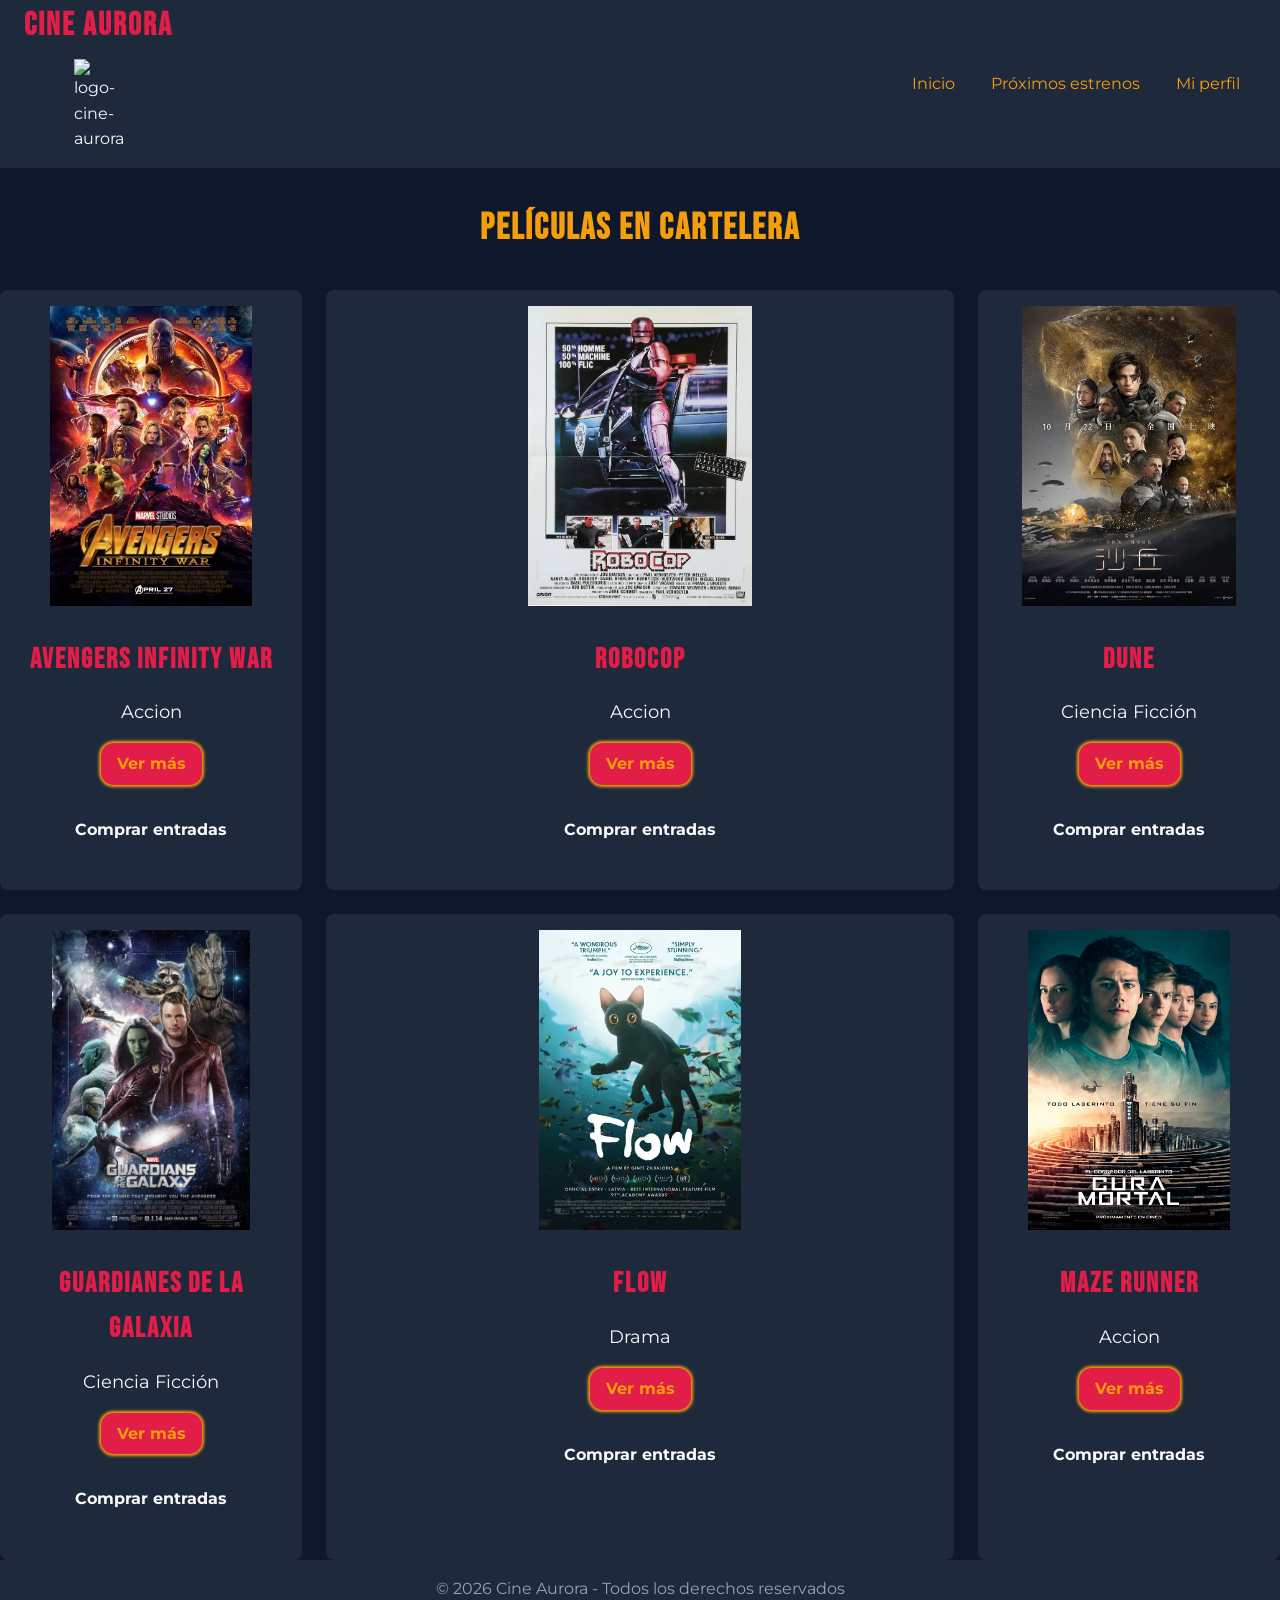
==== index.html @ bd6664f5 "feat: estilado de index para desktop" ====
<!doctype html>
<html lang="es">
    <head>
        <meta charset="UTF-8" />
        <meta name="viewport" content="width=device-width, initial-scale=1.0" />
        <title>Cine Aurora 📽️</title>
        <meta
            name="description"
            content="Cine Aurora - Tu destino para disfrutar del mejor cine en la ciudad. Descubre las últimas películas, compra tus entradas y vive la experiencia cinematográfica al máximo."
        />
        <link rel="icon" href="./assets/favicon/logo-cine.png" />
        <link rel="stylesheet" href="./css/index.css" />
    </head>

    <body>
        <header>
            <div>
                <h1>Cine Aurora</h1>
                <img src="./assets/favicon/logo-cine.png" alt="logo-cine-aurora" />
            </div>
            <div>
                <nav>
                    <a href="#">Inicio</a>
                    <a href="./pages/estrenos.html">Próximos estrenos</a>
                    <a href="./pages/login.html">Mi perfil</a>
                </nav>
            </div>
        </header>

        <main>
            <h2 class="titulo-cartelera">Películas en cartelera</h2>
            <section class="container-cartelera">
                <div class="poster" style="grid-area: pelicula-1">
                    <img src="./assets/img/avengers-poster.webp" alt="Avengers" />
                    <h3 class="titulo-pelicula">Avengers Infinity War</h3>
                    <p>Accion</p>
                    <a href="./pages/detalle.html" class="btn-primario">Ver más</a>
                    <a
                        href="#"
                        onclick="alert('Lo sentimos, en este momento no funciona nuestro sistema')"
                        class="btn-secundario"
                        >Comprar entradas</a
                    >
                </div>

                <div class="poster" style="grid-area: pelicula-2">
                    <img src="./assets/img/robocop-sample.png" alt="RoboCop" />
                    <h3 class="titulo-pelicula">RoboCop</h3>
                    <p>Accion</p>
                    <a href="./pages/detalle.html" class="btn-primario">Ver más</a>
                    <a
                        href="#"
                        onclick="alert('Lo sentimos, en este momento no funciona nuestro sistema')"
                        class="btn-secundario"
                        >Comprar entradas</a
                    >
                </div>

                <div class="poster" style="grid-area: pelicula-3">
                    <img src="./assets/img/dune-poster.jpg" alt="Dune" />
                    <h3 class="titulo-pelicula">Dune</h3>
                    <p>Ciencia Ficción</p>
                    <a href="./pages/detalle.html" class="btn-primario">Ver más</a>
                    <a
                        href="#"
                        onclick="alert('Lo sentimos, en este momento no funciona nuestro sistema')"
                        class="btn-secundario"
                        >Comprar entradas</a
                    >
                </div>

                <div class="poster" style="grid-area: pelicula-4">
                    <img
                        src="./assets/img/guardianes-galaxia-poster.jpg"
                        alt="Guardianes de la Galaxia"
                    />
                    <h3 class="titulo-pelicula">Guardianes de la Galaxia</h3>
                    <p>Ciencia Ficción</p>
                    <a href="./pages/detalle.html" class="btn-primario">Ver más</a>
                    <a
                        href="#"
                        onclick="alert('Lo sentimos, en este momento no funciona nuestro sistema')"
                        class="btn-secundario"
                        >Comprar entradas</a
                    >
                </div>

                <div class="poster" style="grid-area: pelicula-5">
                    <img src="./assets/img/flow-poster.webp" alt="Flow" />
                    <h3 class="titulo-pelicula">Flow</h3>
                    <p>Drama</p>
                    <a href="./pages/detalle.html" class="btn-primario">Ver más</a>
                    <a
                        href="#"
                        onclick="alert('Lo sentimos, en este momento no funciona nuestro sistema')"
                        class="btn-secundario"
                        >Comprar entradas</a
                    >
                </div>

                <div class="poster" style="grid-area: pelicula-6">
                    <img src="./assets/img/maze-runner-poster.jpg" alt="Maze Runner" />
                    <h3 class="titulo-pelicula">Maze Runner</h3>
                    <p>Accion</p>
                    <a href="./pages/detalle.html" class="btn-primario">Ver más</a>
                    <a
                        href="#"
                        onclick="alert('Lo sentimos, en este momento no funciona nuestro sistema')"
                        class="btn-secundario"
                        >Comprar entradas</a
                    >
                </div>
            </section>
        </main>

        <footer>
            <p>&copy; 2026 Cine Aurora - Todos los derechos reservados</p>
        </footer>
    </body>
</html>
---- css/index.css ----
@import url("./style.css");
@import url("./components/poster.css");

* {
    margin: 0;
    padding: 0;
}

.titulo-cartelera {
    text-align: center;
    font-size: 36px;
    margin-top: var(--space-xl);
    margin-bottom: var(--space-xl);
}

.titulo-pelicula {
    font-size: 28px;
}

.poster p {
    font-size: 18px;
}

.container-cartelera {
    display: grid;
    grid-template-columns: 1fr 1fr 1fr 1fr;
    justify-items: center;
    align-items: center;
    gap: var(--space-l);

    grid-template-areas:
        "pelicula-1 pelicula-2 pelicula-2 pelicula-3"
        "pelicula-4 pelicula-5 pelicula-5 pelicula-6";
}

.poster {
    background-color: var(--color-superficie);
    padding: var(--space-m);
    padding-bottom: var(--space-xl);
    border-radius: 8px;
    text-align: center;
    color: var(--color-texto);
    width: 100%;
    height: 100%;

    display: flex;
    flex-direction: column;
    align-items: center;
    gap: var(--space-m);
}

.poster img {
    width: 100%;
    aspect-ratio: 2 / 3;
    object-fit: contain;
    object-position: center;
    border-radius: 4px;
    margin-bottom: var(--space-m);
}

.btn-primario {
    padding: var(--space-s) var(--space-m);
}
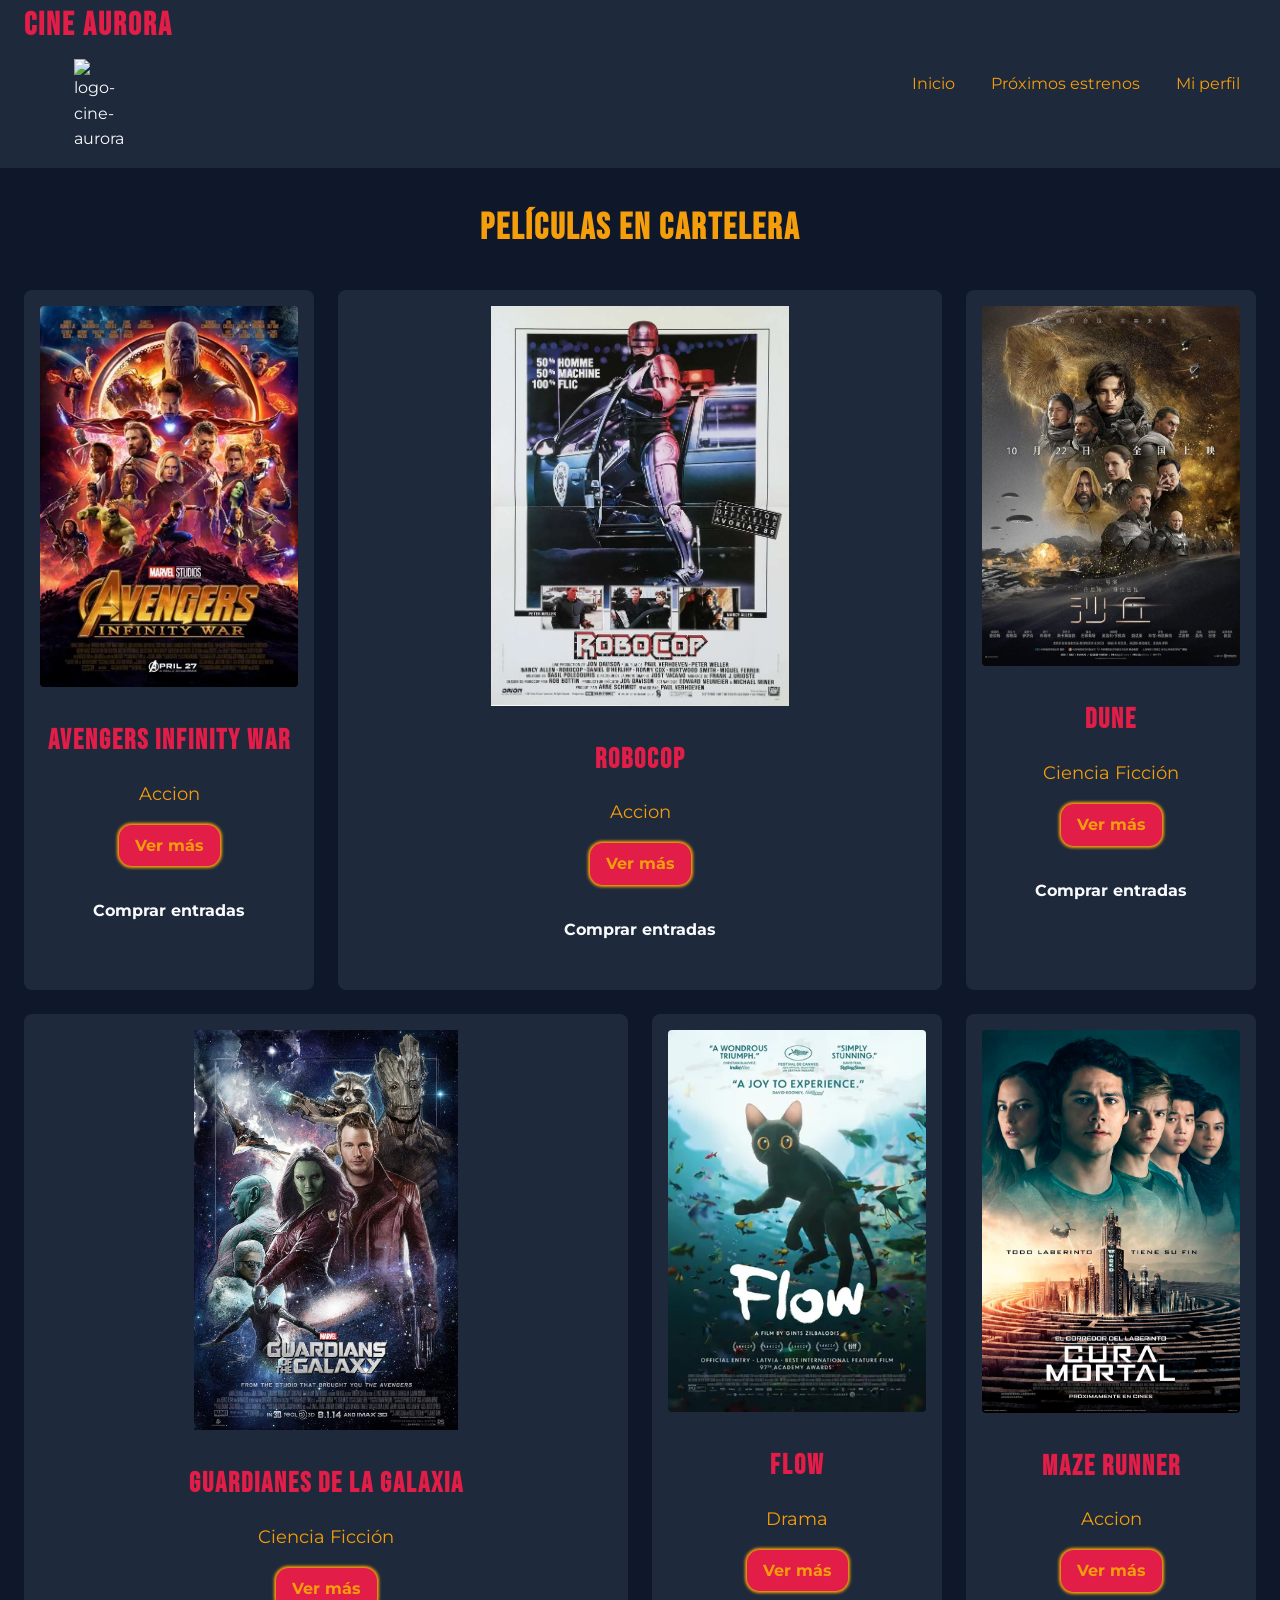
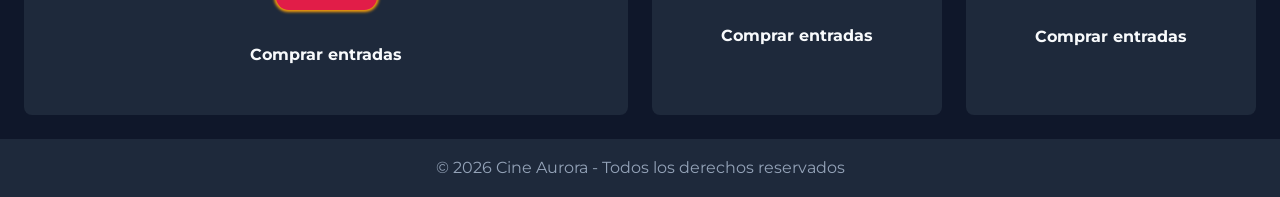
==== commit 8616c684: "fix: se modifico identacion" ====
--- a/index.html
+++ b/index.html
@@ -1,120 +1,117 @@
 <!doctype html>
 <html lang="es">
-    <head>
-        <meta charset="UTF-8" />
-        <meta name="viewport" content="width=device-width, initial-scale=1.0" />
-        <title>Cine Aurora 📽️</title>
-        <meta
-            name="description"
-            content="Cine Aurora - Tu destino para disfrutar del mejor cine en la ciudad. Descubre las últimas películas, compra tus entradas y vive la experiencia cinematográfica al máximo."
-        />
-        <link rel="icon" href="./assets/favicon/logo-cine.png" />
-        <link rel="stylesheet" href="./css/index.css" />
-    </head>
+  <head>
+    <meta charset="UTF-8" />
+    <meta name="viewport" content="width=device-width, initial-scale=1.0" />
+    <title>Cine Aurora 📽️</title>
+    <meta
+      name="description"
+      content="Cine Aurora - Tu destino para disfrutar del mejor cine en la ciudad. Descubre las últimas películas, compra tus entradas y vive la experiencia cinematográfica al máximo."
+    />
+    <link rel="icon" href="./assets/favicon/logo-cine.png" />
+    <link rel="stylesheet" href="./css/index.css" />
+  </head>
 
-    <body>
-        <header>
-            <div>
-                <h1>Cine Aurora</h1>
-                <img src="./assets/favicon/logo-cine.png" alt="logo-cine-aurora" />
-            </div>
-            <div>
-                <nav>
-                    <a href="#">Inicio</a>
-                    <a href="./pages/estrenos.html">Próximos estrenos</a>
-                    <a href="./pages/login.html">Mi perfil</a>
-                </nav>
-            </div>
-        </header>
+  <body>
+    <header>
+      <div>
+        <h1>Cine Aurora</h1>
+        <img src="./assets/favicon/logo-cine.png" alt="logo-cine-aurora" />
+      </div>
+      <div>
+        <nav>
+          <a href="#">Inicio</a>
+          <a href="./pages/estrenos.html">Próximos estrenos</a>
+          <a href="./pages/login.html">Mi perfil</a>
+        </nav>
+      </div>
+    </header>
 
-        <main>
-            <h2 class="titulo-cartelera">Películas en cartelera</h2>
-            <section class="container-cartelera">
-                <div class="poster" style="grid-area: pelicula-1">
-                    <img src="./assets/img/avengers-poster.webp" alt="Avengers" />
-                    <h3 class="titulo-pelicula">Avengers Infinity War</h3>
-                    <p>Accion</p>
-                    <a href="./pages/detalle.html" class="btn-primario">Ver más</a>
-                    <a
-                        href="#"
-                        onclick="alert('Lo sentimos, en este momento no funciona nuestro sistema')"
-                        class="btn-secundario"
-                        >Comprar entradas</a
-                    >
-                </div>
+    <main>
+      <h2 class="titulo-cartelera">Películas en cartelera</h2>
+      <section class="container-cartelera">
+        <div class="poster" style="grid-area: pelicula-1">
+          <img src="./assets/img/avengers-poster.webp" alt="Avengers" />
+          <h3 class="titulo-pelicula">Avengers Infinity War</h3>
+          <p>Accion</p>
+          <a href="./pages/detalle.html" class="btn-primario">Ver más</a>
+          <a
+            href="#"
+            onclick="alert('Lo sentimos, en este momento no funciona nuestro sistema')"
+            class="btn-secundario"
+            >Comprar entradas</a
+          >
+        </div>
 
-                <div class="poster" style="grid-area: pelicula-2">
-                    <img src="./assets/img/robocop-sample.png" alt="RoboCop" />
-                    <h3 class="titulo-pelicula">RoboCop</h3>
-                    <p>Accion</p>
-                    <a href="./pages/detalle.html" class="btn-primario">Ver más</a>
-                    <a
-                        href="#"
-                        onclick="alert('Lo sentimos, en este momento no funciona nuestro sistema')"
-                        class="btn-secundario"
-                        >Comprar entradas</a
-                    >
-                </div>
+        <div class="poster" style="grid-area: pelicula-2">
+          <img src="./assets/img/robocop-sample.png" alt="RoboCop" />
+          <h3 class="titulo-pelicula">RoboCop</h3>
+          <p>Accion</p>
+          <a href="./pages/detalle.html" class="btn-primario">Ver más</a>
+          <a
+            href="#"
+            onclick="alert('Lo sentimos, en este momento no funciona nuestro sistema')"
+            class="btn-secundario"
+            >Comprar entradas</a
+          >
+        </div>
 
-                <div class="poster" style="grid-area: pelicula-3">
-                    <img src="./assets/img/dune-poster.jpg" alt="Dune" />
-                    <h3 class="titulo-pelicula">Dune</h3>
-                    <p>Ciencia Ficción</p>
-                    <a href="./pages/detalle.html" class="btn-primario">Ver más</a>
-                    <a
-                        href="#"
-                        onclick="alert('Lo sentimos, en este momento no funciona nuestro sistema')"
-                        class="btn-secundario"
-                        >Comprar entradas</a
-                    >
-                </div>
+        <div class="poster" style="grid-area: pelicula-3">
+          <img src="./assets/img/dune-poster.jpg" alt="Dune" />
+          <h3 class="titulo-pelicula">Dune</h3>
+          <p>Ciencia Ficción</p>
+          <a href="./pages/detalle.html" class="btn-primario">Ver más</a>
+          <a
+            href="#"
+            onclick="alert('Lo sentimos, en este momento no funciona nuestro sistema')"
+            class="btn-secundario"
+            >Comprar entradas</a
+          >
+        </div>
 
-                <div class="poster" style="grid-area: pelicula-4">
-                    <img
-                        src="./assets/img/guardianes-galaxia-poster.jpg"
-                        alt="Guardianes de la Galaxia"
-                    />
-                    <h3 class="titulo-pelicula">Guardianes de la Galaxia</h3>
-                    <p>Ciencia Ficción</p>
-                    <a href="./pages/detalle.html" class="btn-primario">Ver más</a>
-                    <a
-                        href="#"
-                        onclick="alert('Lo sentimos, en este momento no funciona nuestro sistema')"
-                        class="btn-secundario"
-                        >Comprar entradas</a
-                    >
-                </div>
+        <div class="poster" style="grid-area: pelicula-4">
+          <img src="./assets/img/guardianes-galaxia-poster.jpg" alt="Guardianes de la Galaxia" />
+          <h3 class="titulo-pelicula">Guardianes de la Galaxia</h3>
+          <p>Ciencia Ficción</p>
+          <a href="./pages/detalle.html" class="btn-primario">Ver más</a>
+          <a
+            href="#"
+            onclick="alert('Lo sentimos, en este momento no funciona nuestro sistema')"
+            class="btn-secundario"
+            >Comprar entradas</a
+          >
+        </div>
 
-                <div class="poster" style="grid-area: pelicula-5">
-                    <img src="./assets/img/flow-poster.webp" alt="Flow" />
-                    <h3 class="titulo-pelicula">Flow</h3>
-                    <p>Drama</p>
-                    <a href="./pages/detalle.html" class="btn-primario">Ver más</a>
-                    <a
-                        href="#"
-                        onclick="alert('Lo sentimos, en este momento no funciona nuestro sistema')"
-                        class="btn-secundario"
-                        >Comprar entradas</a
-                    >
-                </div>
+        <div class="poster" style="grid-area: pelicula-5">
+          <img src="./assets/img/flow-poster.webp" alt="Flow" />
+          <h3 class="titulo-pelicula">Flow</h3>
+          <p>Drama</p>
+          <a href="./pages/detalle.html" class="btn-primario">Ver más</a>
+          <a
+            href="#"
+            onclick="alert('Lo sentimos, en este momento no funciona nuestro sistema')"
+            class="btn-secundario"
+            >Comprar entradas</a
+          >
+        </div>
 
-                <div class="poster" style="grid-area: pelicula-6">
-                    <img src="./assets/img/maze-runner-poster.jpg" alt="Maze Runner" />
-                    <h3 class="titulo-pelicula">Maze Runner</h3>
-                    <p>Accion</p>
-                    <a href="./pages/detalle.html" class="btn-primario">Ver más</a>
-                    <a
-                        href="#"
-                        onclick="alert('Lo sentimos, en este momento no funciona nuestro sistema')"
-                        class="btn-secundario"
-                        >Comprar entradas</a
-                    >
-                </div>
-            </section>
-        </main>
+        <div class="poster" style="grid-area: pelicula-6">
+          <img src="./assets/img/maze-runner-poster.jpg" alt="Maze Runner" />
+          <h3 class="titulo-pelicula">Maze Runner</h3>
+          <p>Accion</p>
+          <a href="./pages/detalle.html" class="btn-primario">Ver más</a>
+          <a
+            href="#"
+            onclick="alert('Lo sentimos, en este momento no funciona nuestro sistema')"
+            class="btn-secundario"
+            >Comprar entradas</a
+          >
+        </div>
+      </section>
+    </main>
 
-        <footer>
-            <p>&copy; 2026 Cine Aurora - Todos los derechos reservados</p>
-        </footer>
-    </body>
+    <footer>
+      <p>&copy; 2026 Cine Aurora - Todos los derechos reservados</p>
+    </footer>
+  </body>
 </html>
--- a/css/index.css
+++ b/css/index.css
@@ -19,9 +19,12 @@
 
 .poster p {
     font-size: 18px;
+    color: var(--color-secundario);
 }
 
 .container-cartelera {
+    margin: var(--space-l);
+
     display: grid;
     grid-template-columns: 1fr 1fr 1fr 1fr;
     justify-items: center;
@@ -30,7 +33,7 @@
 
     grid-template-areas:
         "pelicula-1 pelicula-2 pelicula-2 pelicula-3"
-        "pelicula-4 pelicula-5 pelicula-5 pelicula-6";
+        "pelicula-4 pelicula-4 pelicula-5 pelicula-6";
 }
 
 .poster {
@@ -51,7 +54,8 @@
 
 .poster img {
     width: 100%;
-    aspect-ratio: 2 / 3;
+    height: auto;
+    max-height: 400px;
     object-fit: contain;
     object-position: center;
     border-radius: 4px;
@@ -61,3 +65,30 @@
 .btn-primario {
     padding: var(--space-s) var(--space-m);
 }
+
+@media screen and (max-width: 600px) {
+    .container-cartelera {
+        grid-template-columns: 1fr;
+        grid-template-areas:
+            "pelicula-2"
+            "pelicula-1"
+            "pelicula-3"
+            "pelicula-4"
+            "pelicula-5"
+            "pelicula-6";
+    }
+
+    .poster img {
+        max-height: 300px;
+    }
+}
+
+@media screen and (min-width: 600px) and (max-width: 1024px) {
+    .container-cartelera {
+        grid-template-columns: 1fr 1fr;
+        grid-template-areas:
+            "pelicula-1 pelicula-2"
+            "pelicula-3 pelicula-4"
+            "pelicula-5 pelicula-6";
+    }
+}
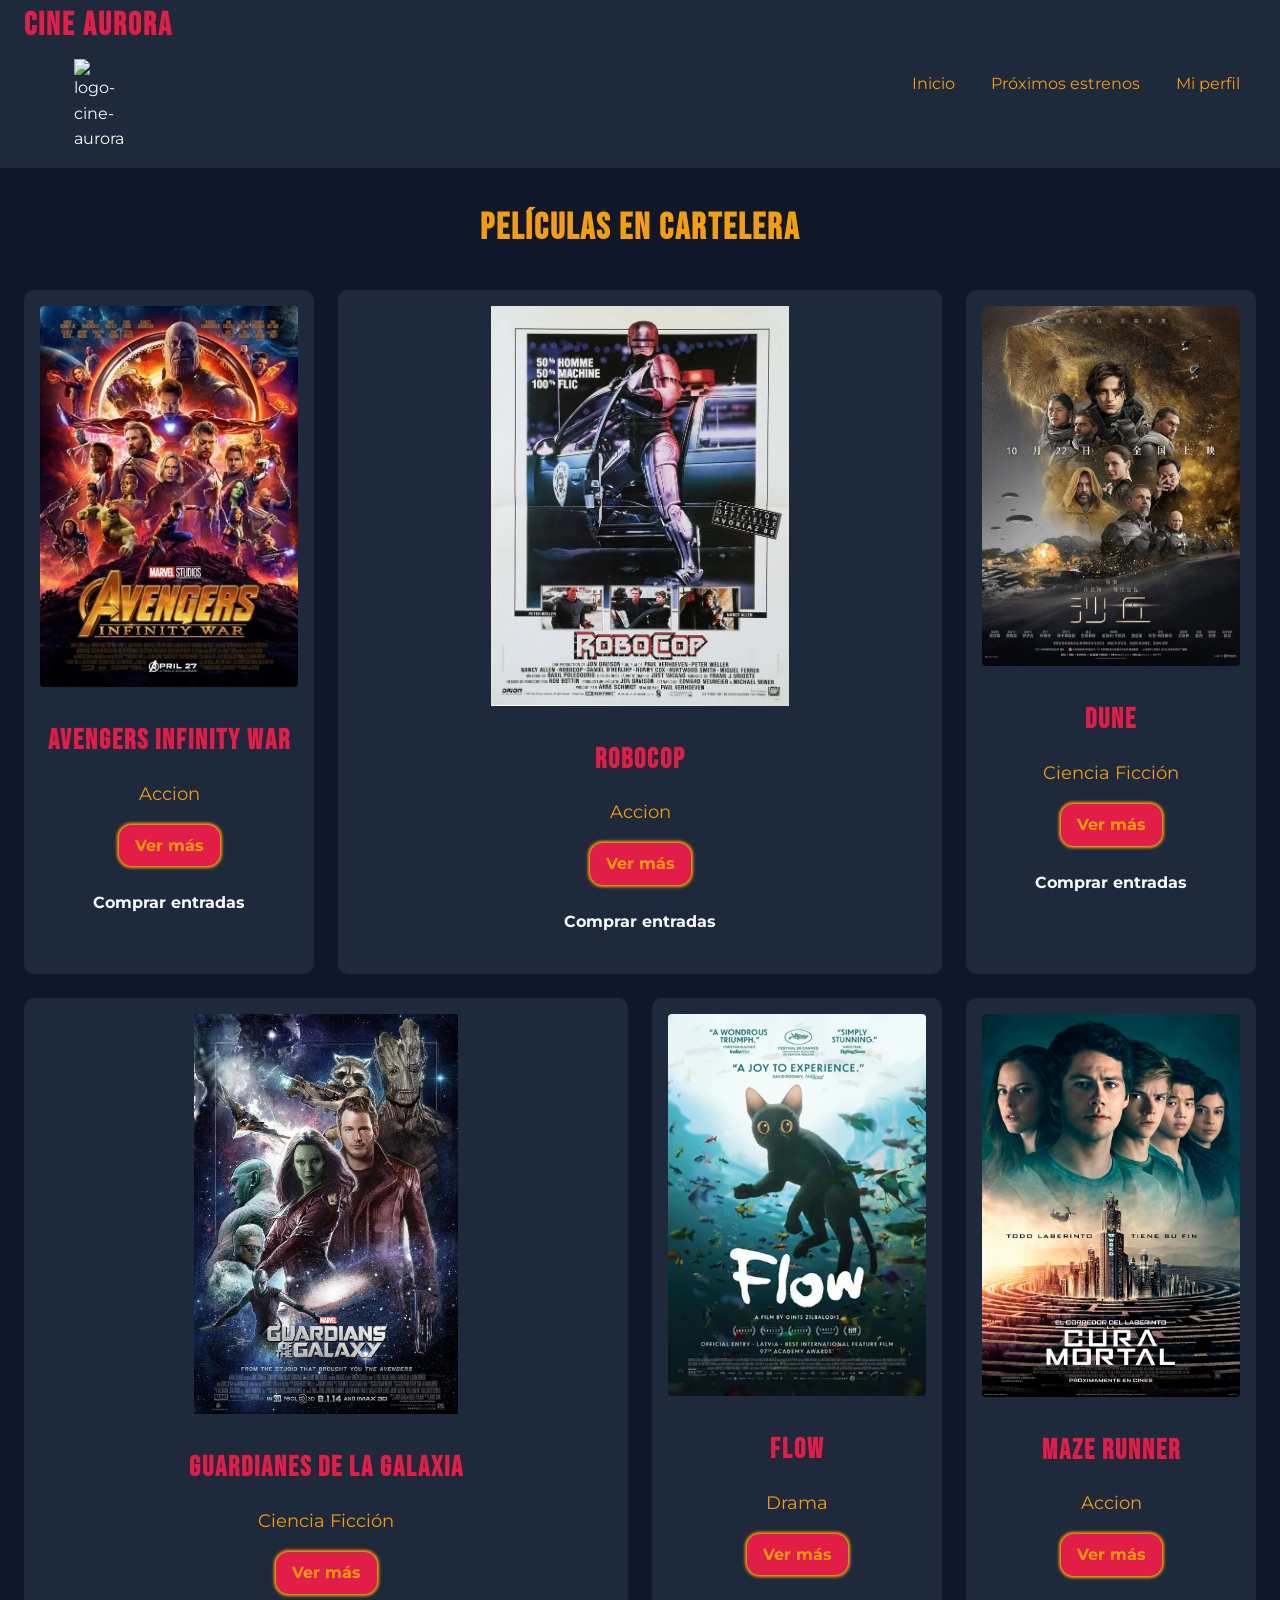
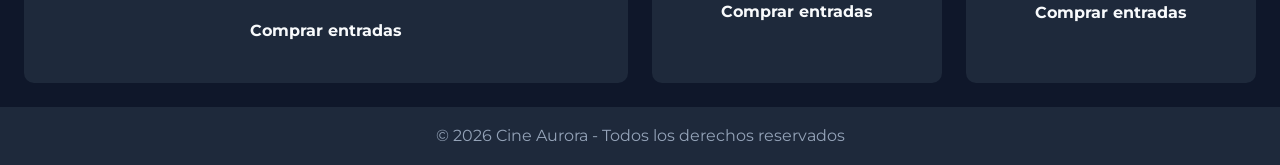
==== commit fb5c6a78: "feat: se agrego estilo de poster-grid" ====
--- a/index.html
+++ b/index.html
@@ -30,7 +30,7 @@
     <main>
       <h2 class="titulo-cartelera">Películas en cartelera</h2>
       <section class="container-cartelera">
-        <div class="poster" style="grid-area: pelicula-1">
+        <div class="poster poster-grid" style="grid-area: pelicula-1">
           <img src="./assets/img/avengers-poster.webp" alt="Avengers" />
           <h3 class="titulo-pelicula">Avengers Infinity War</h3>
           <p>Accion</p>
@@ -43,7 +43,7 @@
           >
         </div>
 
-        <div class="poster" style="grid-area: pelicula-2">
+        <div class="poster poster-grid" style="grid-area: pelicula-2">
           <img src="./assets/img/robocop-sample.png" alt="RoboCop" />
           <h3 class="titulo-pelicula">RoboCop</h3>
           <p>Accion</p>
@@ -56,7 +56,7 @@
           >
         </div>
 
-        <div class="poster" style="grid-area: pelicula-3">
+        <div class="poster poster-grid" style="grid-area: pelicula-3">
           <img src="./assets/img/dune-poster.jpg" alt="Dune" />
           <h3 class="titulo-pelicula">Dune</h3>
           <p>Ciencia Ficción</p>
@@ -69,7 +69,7 @@
           >
         </div>
 
-        <div class="poster" style="grid-area: pelicula-4">
+        <div class="poster poster-grid" style="grid-area: pelicula-4">
           <img src="./assets/img/guardianes-galaxia-poster.jpg" alt="Guardianes de la Galaxia" />
           <h3 class="titulo-pelicula">Guardianes de la Galaxia</h3>
           <p>Ciencia Ficción</p>
@@ -82,7 +82,7 @@
           >
         </div>
 
-        <div class="poster" style="grid-area: pelicula-5">
+        <div class="poster poster-grid" style="grid-area: pelicula-5">
           <img src="./assets/img/flow-poster.webp" alt="Flow" />
           <h3 class="titulo-pelicula">Flow</h3>
           <p>Drama</p>
@@ -95,7 +95,7 @@
           >
         </div>
 
-        <div class="poster" style="grid-area: pelicula-6">
+        <div class="poster poster-grid" style="grid-area: pelicula-6">
           <img src="./assets/img/maze-runner-poster.jpg" alt="Maze Runner" />
           <h3 class="titulo-pelicula">Maze Runner</h3>
           <p>Accion</p>
--- a/css/index.css
+++ b/css/index.css
@@ -2,93 +2,67 @@
 @import url("./components/poster.css");
 
 * {
-    margin: 0;
-    padding: 0;
+  margin: 0;
+  padding: 0;
 }
 
 .titulo-cartelera {
-    text-align: center;
-    font-size: 36px;
-    margin-top: var(--space-xl);
-    margin-bottom: var(--space-xl);
+  text-align: center;
+  font-size: 36px;
+  margin-top: var(--space-xl);
+  margin-bottom: var(--space-xl);
 }
 
 .titulo-pelicula {
-    font-size: 28px;
+  font-size: 28px;
 }
 
-.poster p {
-    font-size: 18px;
-    color: var(--color-secundario);
+.container-cartelera p {
+  font-size: 18px;
+  color: var(--color-secundario);
 }
 
 .container-cartelera {
-    margin: var(--space-l);
+  margin: var(--space-l);
 
-    display: grid;
-    grid-template-columns: 1fr 1fr 1fr 1fr;
-    justify-items: center;
-    align-items: center;
-    gap: var(--space-l);
+  display: grid;
+  grid-template-columns: 1fr 1fr 1fr 1fr;
+  justify-items: center;
+  align-items: center;
+  gap: var(--space-l);
 
-    grid-template-areas:
-        "pelicula-1 pelicula-2 pelicula-2 pelicula-3"
-        "pelicula-4 pelicula-4 pelicula-5 pelicula-6";
+  grid-template-areas:
+    "pelicula-1 pelicula-2 pelicula-2 pelicula-3"
+    "pelicula-4 pelicula-4 pelicula-5 pelicula-6";
 }
 
-.poster {
-    background-color: var(--color-superficie);
-    padding: var(--space-m);
-    padding-bottom: var(--space-xl);
-    border-radius: 8px;
-    text-align: center;
-    color: var(--color-texto);
-    width: 100%;
-    height: 100%;
-
-    display: flex;
-    flex-direction: column;
-    align-items: center;
-    gap: var(--space-m);
-}
-
-.poster img {
-    width: 100%;
-    height: auto;
-    max-height: 400px;
-    object-fit: contain;
-    object-position: center;
-    border-radius: 4px;
-    margin-bottom: var(--space-m);
-}
-
-.btn-primario {
-    padding: var(--space-s) var(--space-m);
+.container-cartelera a {
+  padding: var(--space-s) var(--space-m);
 }
 
 @media screen and (max-width: 600px) {
-    .container-cartelera {
-        grid-template-columns: 1fr;
-        grid-template-areas:
-            "pelicula-2"
-            "pelicula-1"
-            "pelicula-3"
-            "pelicula-4"
-            "pelicula-5"
-            "pelicula-6";
-    }
+  .container-cartelera {
+    grid-template-columns: 1fr;
+    grid-template-areas:
+      "pelicula-2"
+      "pelicula-1"
+      "pelicula-3"
+      "pelicula-4"
+      "pelicula-5"
+      "pelicula-6";
+  }
 
-    .poster img {
-        max-height: 300px;
-    }
+  .poster-grid img {
+    max-height: 300px;
+  }
 }
 
 @media screen and (min-width: 600px) and (max-width: 1024px) {
-    .container-cartelera {
-        grid-template-columns: 1fr 1fr;
-        grid-template-areas:
-            "pelicula-1 pelicula-2"
-            "pelicula-3 pelicula-4"
-            "pelicula-5 pelicula-6";
-    }
+  .container-cartelera {
+    grid-template-columns: 1fr 1fr;
+    grid-template-areas:
+      "pelicula-1 pelicula-2"
+      "pelicula-3 pelicula-4"
+      "pelicula-5 pelicula-6";
+  }
 }
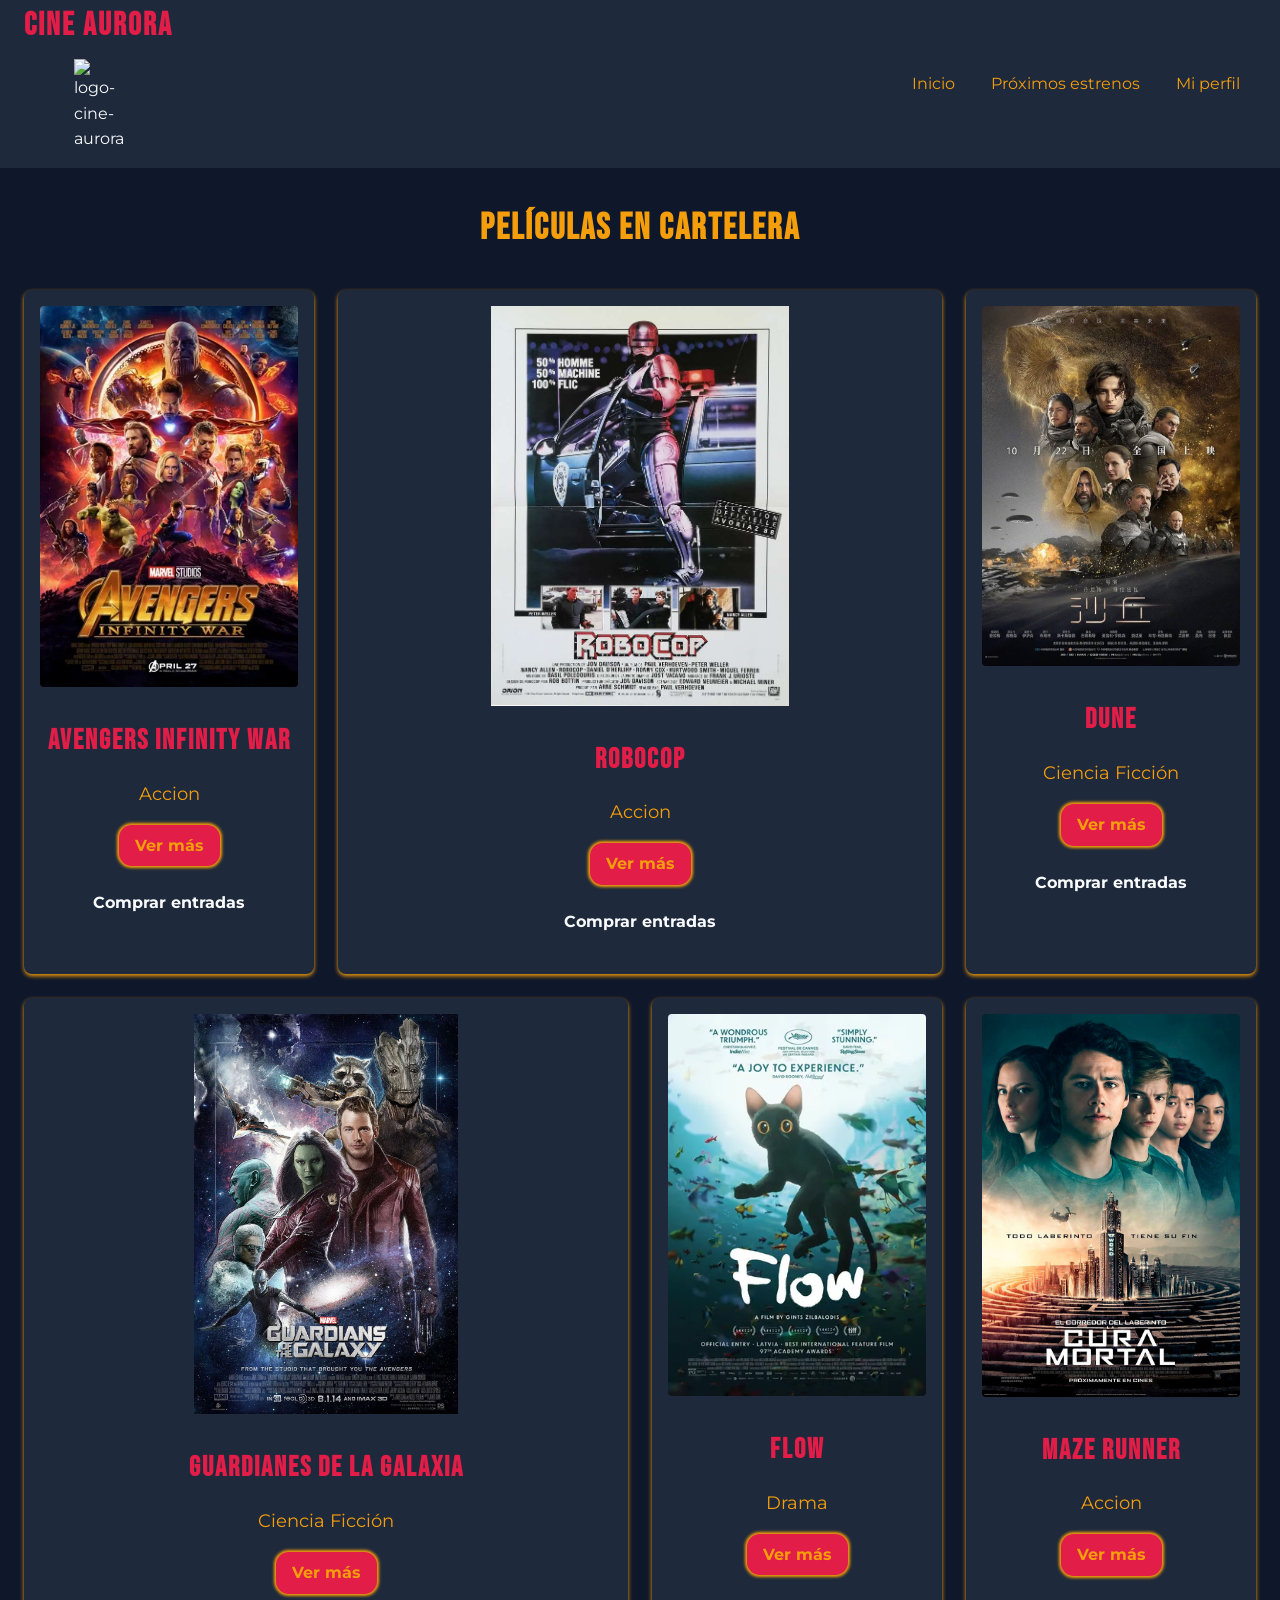
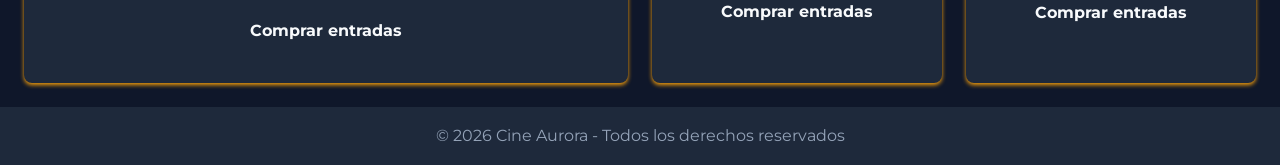
==== commit 86440e7c: "Terminé página Perfil" ====
--- a/index.html
+++ b/index.html
@@ -30,7 +30,7 @@
     <main>
       <h2 class="titulo-cartelera">Películas en cartelera</h2>
       <section class="container-cartelera">
-        <div class="poster poster-grid" style="grid-area: pelicula-1">
+        <div class="poster card-vertical" style="grid-area: pelicula-1">
           <img src="./assets/img/avengers-poster.webp" alt="Avengers" />
           <h3 class="titulo-pelicula">Avengers Infinity War</h3>
           <p>Accion</p>
@@ -39,11 +39,10 @@
             href="#"
             onclick="alert('Lo sentimos, en este momento no funciona nuestro sistema')"
             class="btn-secundario"
-            >Comprar entradas</a
-          >
+            >Comprar entradas</a>
         </div>
 
-        <div class="poster poster-grid" style="grid-area: pelicula-2">
+        <div class="poster card-vertical" style="grid-area: pelicula-2">
           <img src="./assets/img/robocop-sample.png" alt="RoboCop" />
           <h3 class="titulo-pelicula">RoboCop</h3>
           <p>Accion</p>
@@ -56,7 +55,7 @@
           >
         </div>
 
-        <div class="poster poster-grid" style="grid-area: pelicula-3">
+        <div class="poster card-vertical" style="grid-area: pelicula-3">
           <img src="./assets/img/dune-poster.jpg" alt="Dune" />
           <h3 class="titulo-pelicula">Dune</h3>
           <p>Ciencia Ficción</p>
@@ -69,7 +68,7 @@
           >
         </div>
 
-        <div class="poster poster-grid" style="grid-area: pelicula-4">
+        <div class="poster card-vertical" style="grid-area: pelicula-4">
           <img src="./assets/img/guardianes-galaxia-poster.jpg" alt="Guardianes de la Galaxia" />
           <h3 class="titulo-pelicula">Guardianes de la Galaxia</h3>
           <p>Ciencia Ficción</p>
@@ -82,7 +81,7 @@
           >
         </div>
 
-        <div class="poster poster-grid" style="grid-area: pelicula-5">
+        <div class="poster card-vertical" style="grid-area: pelicula-5">
           <img src="./assets/img/flow-poster.webp" alt="Flow" />
           <h3 class="titulo-pelicula">Flow</h3>
           <p>Drama</p>
@@ -95,7 +94,7 @@
           >
         </div>
 
-        <div class="poster poster-grid" style="grid-area: pelicula-6">
+        <div class="poster card-vertical" style="grid-area: pelicula-6">
           <img src="./assets/img/maze-runner-poster.jpg" alt="Maze Runner" />
           <h3 class="titulo-pelicula">Maze Runner</h3>
           <p>Accion</p>
--- a/css/index.css
+++ b/css/index.css
@@ -1,5 +1,6 @@
 @import url("./style.css");
 @import url("./components/poster.css");
+@import url("./components/card-vertical.css");
 
 * {
   margin: 0;
@@ -17,11 +18,6 @@
   font-size: 28px;
 }
 
-.container-cartelera p {
-  font-size: 18px;
-  color: var(--color-secundario);
-}
-
 .container-cartelera {
   margin: var(--space-l);
 
@@ -34,10 +30,6 @@
   grid-template-areas:
     "pelicula-1 pelicula-2 pelicula-2 pelicula-3"
     "pelicula-4 pelicula-4 pelicula-5 pelicula-6";
-}
-
-.container-cartelera a {
-  padding: var(--space-s) var(--space-m);
 }
 
 @media screen and (max-width: 600px) {
